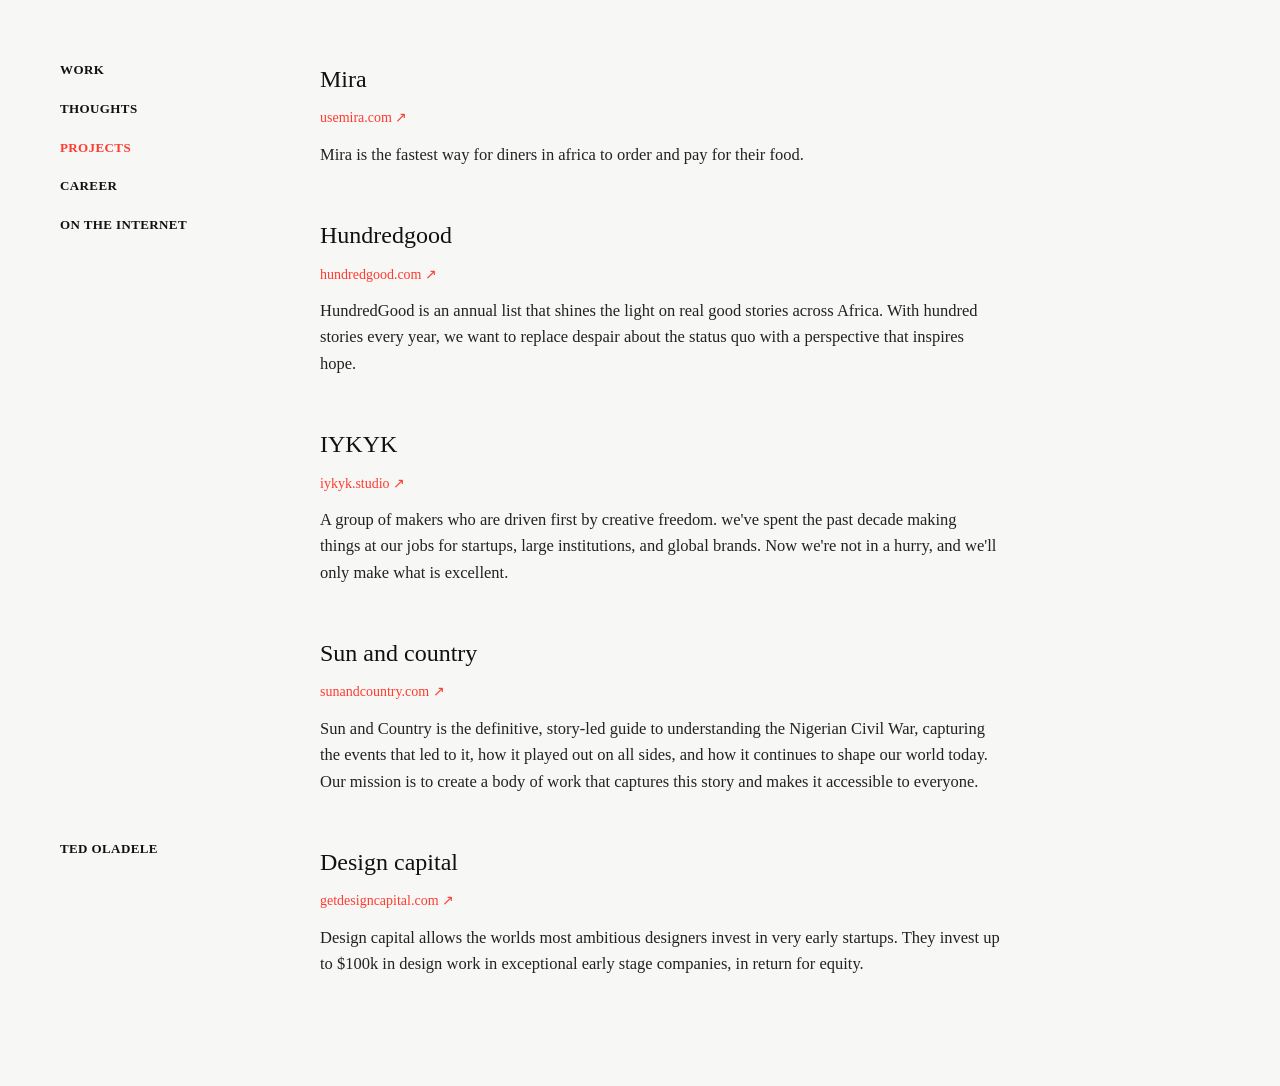
==== projects.html @ 0be05050 "Add files via upload" ====
<!DOCTYPE html>
<html lang="en">
<head>
  <meta charset="UTF-8" />
  <title>Ted Oladele — Replica</title>
  <meta name="viewport" content="width=device-width, initial-scale=1.0" />

  <!-- Google Font (closest match) -->
  <link href="https://fonts.googleapis.com/css2?family=Inter:wght@400;500;600&display=swap" rel="stylesheet">

  <style>
    :root {
      --red: #ff3b30;
      --text: #111;
      --muted: #777;
      --bg: #f7f7f5;
    }

    * {
      margin: 0;
      padding: 0;
      box-sizing: border-box;
    }

    body {
      font-family: 'Crimson Text', serif;
      background: var(--bg);
      color: var(--text);
      line-height: 1.6;
      font-weight: 500;
      font-size: 16.5px;
    }

    a {
      text-decoration: none;
      color: inherit;
    }

    /* Layout */
    .container {
      display: grid;
      grid-template-columns: 180px 1fr;
      gap: 80px;
      padding: 60px;
      max-width: 1400px;
    }

    /* Sidebar */
    .sidebar {
      font-size: 13px;
      font-weight: 400;
      letter-spacing: 0.03em;
    }

    .sidebar nav {
      display: flex;
      flex-direction: column;
      gap: 18px;
      text-transform: uppercase;
    }

    .sidebar a {
      color: var(--text);
      font-weight: 600;
      transition: color 0.2s ease;
    }

    .sidebar a.active,
    .sidebar a:hover {
      color: var(--red);
    }

    .sidebar-footer {
      position: fixed;
      bottom: 40px;
      left: 60px;
      font-size: 13px;
      font-weight: 600;
    }

    /* Content */
    .content {
      max-width: 800px;
    }

    .project {
      margin-bottom: 48px;
    }

    .project h2 {
      font-size: 24px;
      font-weight: 500;
      margin-bottom: 6px;
    }

    .project h2 a {
      display: inline-flex;
      align-items: center;
      gap: 6px;
      transition: color 0.2s ease;
    }

    /* Prevent red hover effect on project links */
    .project h2 a:hover,
    .project .link:hover {
      color: inherit;
    }

    .arrow {
      font-size: 14px;
      transform: translateY(-2px);
    }

    .project .link {
      font-size: 14px;
      color: var(--red);
      margin-bottom: 12px;
      display: inline-block;
    }

    .project p {
      font-size: 16.5px;
      color: #222;
      max-width: 680px;
    }

    /* Smaller section spacing like screenshot */
    .project.small {
      margin-bottom: 28px;
    }

    /* Responsive */
    @media (max-width: 900px) {
      .container {
        grid-template-columns: 1fr;
        gap: 40px;
        padding: 40px 24px;
      }

      .sidebar-footer {
        position: static;
        margin-top: 60px;
      }
    }
  </style>
</head>
<body>

  <div class="container">

    <!-- Sidebar -->
    <aside class="sidebar">
      <nav>
        <a href="index.html">Work</a>
        <a href="thoughts.html">Thoughts</a>
        <a href="projects.html" class="active">Projects</a>
        <a href="career.html">Career</a>
        <a href="internet.html">On the Internet</a>
      </nav>

      <div class="sidebar-footer">
        TED OLADELE
      </div>
    </aside>

    <!-- Main Content -->
    <main class="content">

      <section class="project">
        <h2>Mira</h2>
        <a class="link" href="https://usemira.com" target="_blank" class="project-link">usemira.com ↗</a>
        <p>
          Mira is the fastest way for diners in africa to order and pay for their food.
        </p>
      </section>

      <section class="project">
        <h2>Hundredgood</h2>
        <a class="link" href="https://hundredgood.com" target="_blank" class="project-link">hundredgood.com ↗</a>
        <p>
          HundredGood is an annual list that shines the light on real good stories across Africa. With hundred stories every year, we want to replace despair about the status quo with a perspective that inspires hope.
        </p>
      </section>

      <section class="project">
        <h2>IYKYK</h2>
        <a class="link" href="https://iykyk.studios" target="_blank" class="project-link">iykyk.studio ↗</a>
        <p>
         A group of makers who are driven first by creative freedom. we've spent the past decade making things at our jobs for startups, large institutions, and global brands. Now we're not in a hurry, and we'll only make what is excellent.
        </p>
      </section>

      <section class="project">
        <h2>Sun and country</h2>
        <a class="link" href="https://sunandcountry.com" target="_blank" class="project-link">sunandcountry.com ↗</a>
        <p>
          Sun and Country is the definitive, story-led guide to understanding the Nigerian Civil War, capturing the events that led to it, how it played out on all sides, and how it continues to shape our world today. Our mission is to create a body of work that captures this story and makes it accessible to everyone.
        </p>
      </section>

      <section class="project">
        <h2>Design capital</h2>
        <a class="link" href="https://getdesigncapital.com" target="_blank" class="project-link">getdesigncapital.com ↗</a>
        <p>
            Design capital allows the worlds most ambitious designers invest in very early startups. They invest up to $100k in design work in exceptional early stage companies, in return for equity.  
        </p>
      </section>

    </main>

  </div>

</body>
</html>
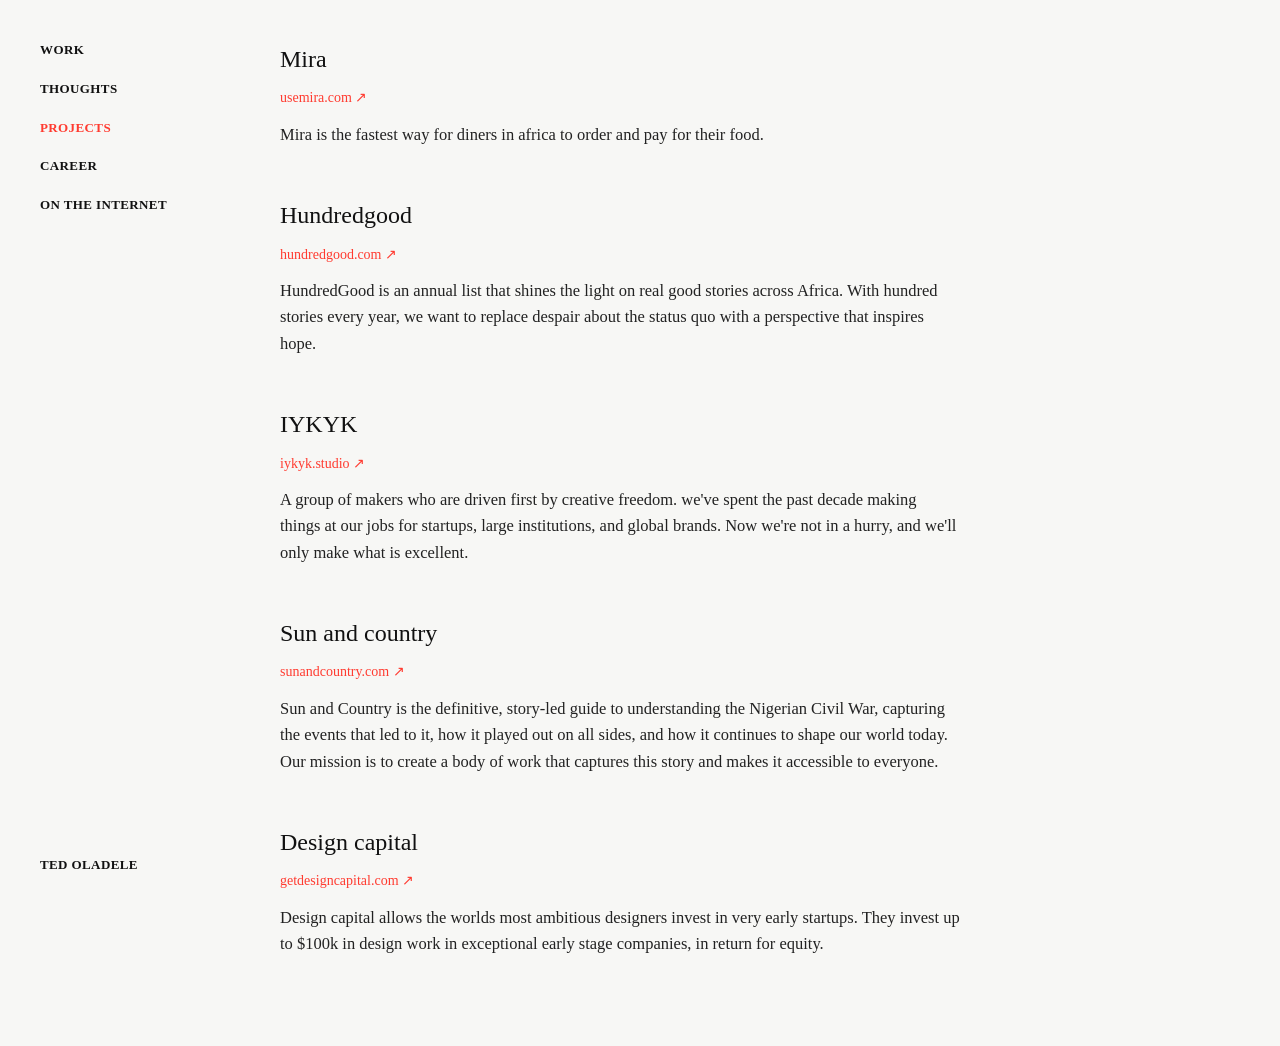
==== commit da78c8c9: "Update projects.html" ====
--- a/projects.html
+++ b/projects.html
@@ -40,9 +40,10 @@
     .container {
       display: grid;
       grid-template-columns: 180px 1fr;
-      gap: 80px;
-      padding: 60px;
-      max-width: 1400px;
+      gap: 60px;
+      padding: 40px 40px 40px 40px;
+      max-width: none;
+      margin: 0;
     }
 
     /* Sidebar */
@@ -50,6 +51,7 @@
       font-size: 13px;
       font-weight: 400;
       letter-spacing: 0.03em;
+      align-self: start;
     }
 
     .sidebar nav {
@@ -72,8 +74,8 @@
 
     .sidebar-footer {
       position: fixed;
-      bottom: 40px;
-      left: 60px;
+      bottom: 24px;
+      left: 40px;
       font-size: 13px;
       font-weight: 600;
     }
@@ -81,6 +83,7 @@
     /* Content */
     .content {
       max-width: 800px;
+      margin: 0;
     }
 
     .project {
@@ -133,8 +136,8 @@
     @media (max-width: 900px) {
       .container {
         grid-template-columns: 1fr;
-        gap: 40px;
-        padding: 40px 24px;
+        gap: 32px;
+        padding: 24px;
       }
 
       .sidebar-footer {
@@ -211,4 +214,4 @@
   </div>
 
 </body>
-</html>+</html>
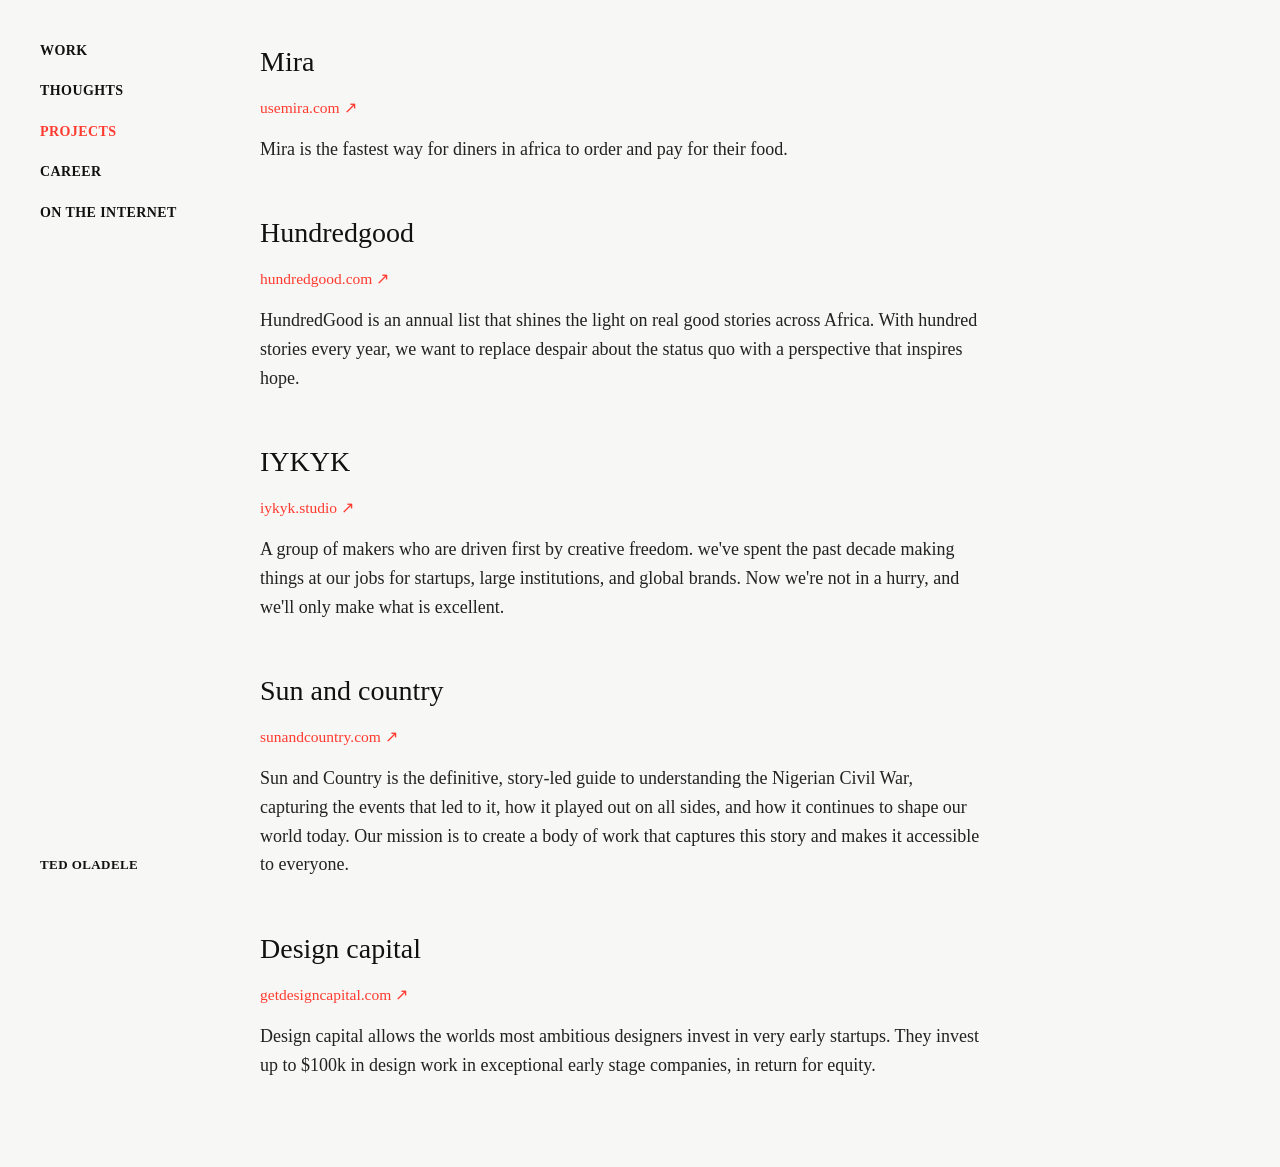
==== commit bd718f01: "Update projects.html" ====
--- a/projects.html
+++ b/projects.html
@@ -28,7 +28,7 @@
       color: var(--text);
       line-height: 1.6;
       font-weight: 500;
-      font-size: 16.5px;
+      font-size: 18px;
     }
 
     a {
@@ -39,9 +39,8 @@
     /* Layout */
     .container {
       display: grid;
-      grid-template-columns: 180px 1fr;
-      gap: 60px;
-      padding: 40px 40px 40px 40px;
+      grid-template-columns: 1fr;
+      padding: 40px 40px 40px 260px;
       max-width: none;
       margin: 0;
     }
@@ -51,7 +50,11 @@
       font-size: 13px;
       font-weight: 400;
       letter-spacing: 0.03em;
-      align-self: start;
+      position: fixed;
+      top: 40px;
+      left: 40px;
+      width: 180px;
+      font-size: 14px;
     }
 
     .sidebar nav {
@@ -91,9 +94,9 @@
     }
 
     .project h2 {
-      font-size: 24px;
+      font-size: 28px;
       font-weight: 500;
-      margin-bottom: 6px;
+      margin-bottom: 8px;
     }
 
     .project h2 a {
@@ -115,16 +118,16 @@
     }
 
     .project .link {
-      font-size: 14px;
+      font-size: 15.5px;
       color: var(--red);
-      margin-bottom: 12px;
+      margin-bottom: 14px;
       display: inline-block;
     }
 
     .project p {
-      font-size: 16.5px;
+      font-size: 18px;
       color: #222;
-      max-width: 680px;
+      max-width: 720px;
     }
 
     /* Smaller section spacing like screenshot */
@@ -135,8 +138,6 @@
     /* Responsive */
     @media (max-width: 900px) {
       .container {
-        grid-template-columns: 1fr;
-        gap: 32px;
         padding: 24px;
       }
 
